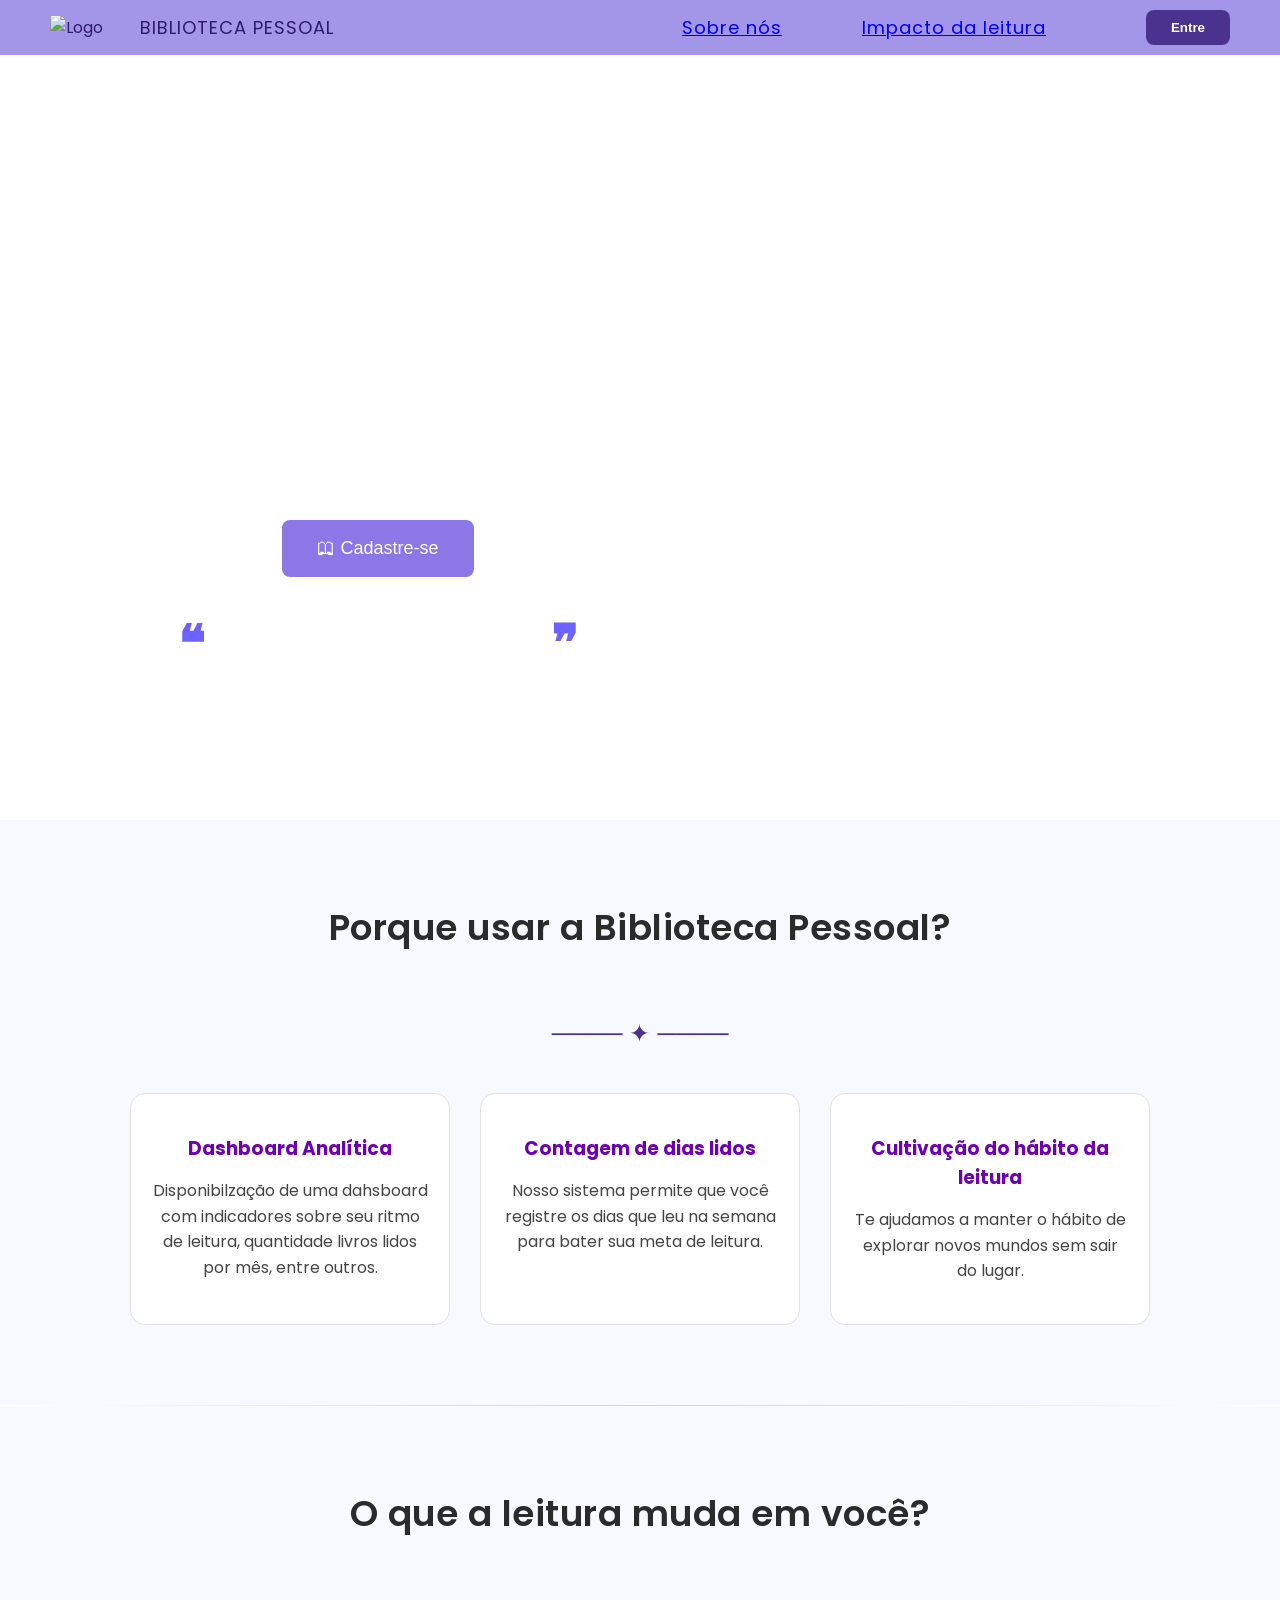
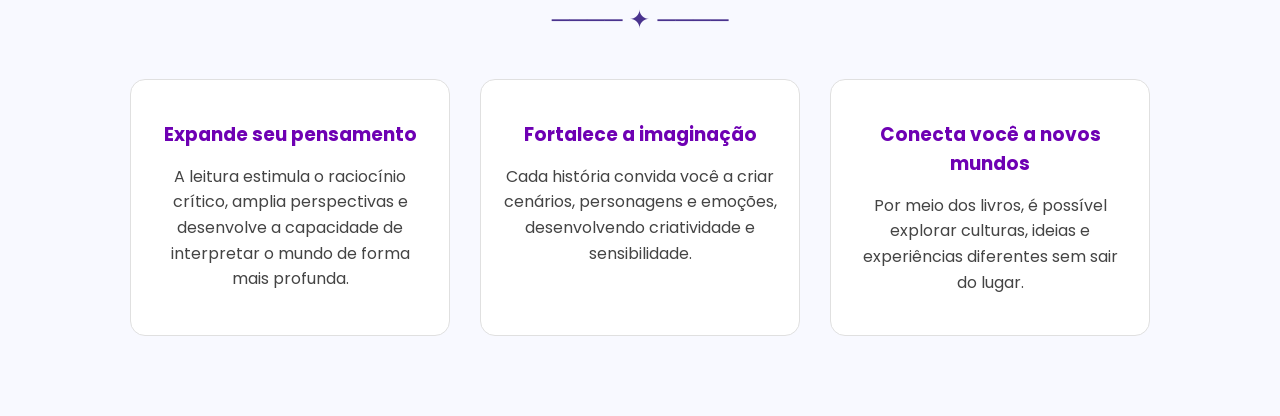
==== Home/index.html @ be095768 "Add files via upload primeira versão da landing page" ====
<!DOCTYPE html>
<html lang="pt-br">

<head>
    <meta charset="UTF-8">
    <meta name="viewport" content="width=device-width, initial-scale=1.0">
    <link rel="stylesheet" href="index.css">
    <title>Biblioteca Pessoal - Home</title>
    <link href="https://fonts.googleapis.com/css2?family=Poppins:wght@400;600&display=swap" rel="stylesheet">


</head>

<body>
    <!-- HEADER -->
    <header class="header">
        <div class="logo">
            <!-- IMAGEM -->
            <img src="../imagens/img1.png" alt="Logo">

            <!-- BIBLIOTECA PESSOAL -->
            <span>BIBLIOTECA PESSOAL</span>
        </div>
        <!--SOBRE NÓS + BOTÃO LOGIN-->
        <div class="menuDireita">
            <a href="#motivos" class="sobreNos">
                <span>Sobre nós</span>
            </a>

            <div class="leitura">
                <a href="#Beneficios" class="Beneficios2">
                    <span>Impacto da leitura</span>
                </a>

                <div class="nav">
                    <button id="btnLogin">Entre</button>
                </div>
            </div>
    </header>
    <!-- FIM HEADER -->


    <!-- SESSÃO PRINCIPAL -->
    <section class="principal">


        <!-- SOBRE + BOTÃO + QUOTES-->
        <div class="conteudo">

            <!-- TITULO-->
            <div class="titulo">
                Organize, descubra <br>e viva histórias.
            </div>


            <!-- DECORAÇÃO-->
            <div class="decoracao">
                <span>──── ✦ ────</span>
            </div>
            <!-- TEXTO SOBRE O PROJETO-->
            <div class="sobre">
                <p>
                    Organize seus livros, acompanhe seu progresso e transforme a leitura em um hábito de verdade.
                    Tenha controle sobre tudo o que você lê, descubra novas histórias e mantenha sua constância dia após
                    dia.
                    Tudo isso em um só lugar, de forma simples, prática e motivadora.
                </p>


            </div>
            <!-- BOTÃO -->
            <div class="botoes">
                <a href="../tela cadastro/cadastro.html">
                    <button id="btnCadastro">🕮 Cadastre-se</button>
                </a>
            </div>

            <!-- QUOTE DINÂMICO -->
            <div class="quote">
                <span class="aspas esquerda">❝</span>
                <p id="quoteText"></p>
                <span class="aspas direita">❞</span>
            </div>
        </div>


        <!-- FIM SEÇÃO PRINCIPAL -->
    </section>

    <!-- INÍCIO SEÇÃO MOTIVOS-->
    <section>
        <section class="motivos" id="motivos">
            <h2>Porque usar a Biblioteca Pessoal?</h2>
            <!-- DECORAÇÃO-->
            <div class="decoracao2">
                <span>──── ✦ ────</span>
            </div>
            <div class="cards">
                <!--PRIMEIRO CARD -->
                <div class="card1">
                    <h3>Dashboard Analítica</h3>

                    <p>Disponibilzação de uma dahsboard com indicadores
                        sobre seu ritmo de leitura, quantidade livros lidos por mês,
                        entre outros.</p>
                </div>
                <!--SEGUNDO CARD -->
                <div class="card2">
                    <h3>Contagem de dias lidos</h3>
                    <p>Nosso sistema permite que você registre
                        os dias que leu na semana
                        para bater sua meta de leitura.</p>
                </div>
                <!--TERCEIRO CARD -->
                <div class="card3">
                    <h3>Cultivação do hábito da leitura</h3>
                    <p>Te ajudamos a manter o hábito de explorar novos mundos sem sair do lugar.</p>
                </div>
            </div>

        </section>

        <!--FIM SEÇÃO MOTIVOS-->
    </section>

    <!-- NOVA SEÇÃO -->
    <section>

        <div class="linhaSuave"></div>
        
        <section class="Beneficios" id="Beneficios">
            <h2>O que a leitura muda em você?</h2>
            <!-- DECORAÇÃO-->
            <div class="decoracao2">
                <span>──── ✦ ────</span>
            </div>
            <div class="cards">
                <!--PRIMEIRO CARD -->
                <div class="card1">
                    <h3>Expande seu pensamento</h3>

                    <p>A leitura estimula o raciocínio crítico,
                        amplia perspectivas e desenvolve
                        a capacidade de interpretar o mundo
                        de forma mais profunda.</p>
                </div>
                <!--SEGUNDO CARD -->
                <div class="card2">
                    <h3>Fortalece a imaginação</h3>
                    <p>Cada história convida você a criar cenários,
                        personagens e emoções,
                        desenvolvendo criatividade e sensibilidade.</p>
                </div>
                <!--TERCEIRO CARD -->
                <div class="card3">
                    <h3>Conecta você a novos mundos</h3>
                    <p>Por meio dos livros, é possível explorar culturas,
                        ideias e experiências diferentes
                        sem sair do lugar.</p>
                </div>
            </div>

        </section>
    </section>
</body>

</html>
<script>
    const quotes = ['A leitura é, provavelmente, uma outra maneira de estar em um lugar.',
        'Leitura, antes de mais nada, é estímulo, é exemplo.',
        'Um livro é um sonho que você segura na mão.',
        'Só se vê bem com o coração, o essencial é invisível aos olhos.',
        'Quando as ilusões somem, só resta a verdade.']

    let i = 0;

    quoteText.innerHTML = `${quotes[i]}`

    setInterval(() => {
        i++;

        if (i >= quotes.length) {
            i = 0;
        }

        quoteText.innerHTML = quotes[i];
    }, 5000);
</script>
---- Home/index.css ----
* {
    margin: 0;
    padding: 0;
    box-sizing: border-box;
}

/* FONTE DOS TEXTOS */
body {
    font-family: 'Poppins', sans-serif;
}

/*INÍCIO ESTILIZAÇÃO HEADER*/
.logo img {
    width: 80px;
    height: auto;
}

.logo {
    display: flex;
    align-items: center;
    gap: 10px;
}

/*Sobre nós*/
html {
    scroll-behavior: smooth;
}

.sobreNos span {
    font-weight: 400;
    font-size: 18px;
    letter-spacing: 1px;
}

.menuDireita {
    display: flex;
    align-items: center;
    gap: 80px; 
    transition: 0.3s;
}

.sobreNos:hover {
    color: #4A338E;
    transform: translateY(-1px);
}


/*Por que ler?*/

.Beneficios2 span {
    font-weight: 400;
    font-size: 18px;
    letter-spacing: 1px;
}

.leitura {
    display: flex;
    align-items: center;
    gap: 100px; 
    transition: 0.3s;
}

.Beneficios2:hover {
    color: #4A338E;
    transform: translateY(-1px);
}


.header {
    background-color: #A396E9; 
    padding: 10px 50px;
    display: flex;
    justify-content: space-between;
    align-items: center;
    color: #2D1B6B;
}

.logo span {
    font-weight: 400;
    font-size: 18px;
    letter-spacing: 1px;
}

#btnLogin {
    padding: 10px 25px;
    border-radius: 8px;
    border: none;
    background-color: #4A338E;
    color: white;
    font-weight: 600;
    cursor: pointer;
}
/* FIM ESTILIZAÇÃO HEADER*/


/* ESTILIZAÇÃO SEÇÃO PRINCIPAL */

.principal {
    min-height: 85vh;
    background: url(../imagens/FundoHome.png);
    background-size: cover;
    background-position: center;
    display: flex;
    align-items: center;
    justify-content: flex-start; 
}


.conteudo {
    max-width: 500px;
    margin-left: 10%; 
    display: flex;
    flex-direction: column;
    align-items: center;
    text-align: center;
}

.titulo {
    text-align: center;
    color: white;
    font-weight: 600px;
    font-size: 42px;
    margin-bottom: 15px;

}

.decoracao {
    color: white;
    margin-bottom: 20px;
}

.sobre {

    text-align: center;
    color: white;
    font-weight: 590;
    line-height: 1.7;
    margin-bottom: 25px;
    max-width: 500px;
}

#btnCadastro {
    margin-bottom: 20px;
    padding: 18px 35px;
    border-radius: 8px;
    border: none;
    background-color: #8B78E6;
    color: white;
    gap: 10px;
    cursor: pointer;
    font-size: 18px;
    transition: background-color 2.0s;
}

.quote {
    color: white;
    font-weight: 100;
    line-height: 1.5;
    margin-bottom: 20px;
    margin-top: 10px;
    position: relative;

    display: flex;
    align-items: center;
    gap: 10px;
    color: white;
    margin-top: 10px;

    text-align: center;

    min-height: 60px;

    width: 400px;
}
.aspas {
    color: #6c63ff;
    font-size: 40px;
    font-weight: bold;

  
    left: -25px;
    top: -10px;

    font-size: 50px;
}

/*FIM ESTILIZAÇÃO SEÇÃO PRINCIPAL*/



/*MOTIVOS*/

.motivos {
    padding: 80px 20px;
    text-align: center;
    background-color: #F8F9FF; 
}

.motivos h2 {
    font-size: 36px;
    font-weight: 600;
    margin-bottom: 60px;
    color: #2b2b2b;
    letter-spacing: 0.5px;
}

.decoracao2 {
    color: #4A338E;
    margin-bottom: 20px;
    display: flex;
    justify-content: center;
    font-size: 25px;
}


/*SEPARAÇÃO*/
.linhaSuave {
    width: 100%;
    height: 1px;
    background: linear-gradient(to right, transparent, #D1D1D1, transparent);
    margin: 0 auto;
}

/* BENEFÍCIOS */
.Beneficios {
    padding: 80px 20px;
    text-align: center;
    background-color: #F8F9FF; 
}

.Beneficios h2 {
    font-size: 36px;
    font-weight: 600;
    margin-bottom: 60px;
    color: #2b2b2b;
    letter-spacing: 0.5px;
}

.decoracao2 {
    color: #4A338E;
    margin-bottom: 20px;
    display: flex;
    justify-content: center;
    font-size: 25px;
}


.cards {
    display: flex;
    justify-content: center;
    gap: 30px;
    margin-top: 40px;
    flex-wrap: wrap;
}

.card1, .card2, .card3 {
    background-color: #fff; 
    border: 1px solid #E0E0E0;
    padding: 40px 20px;
    border-radius: 15px;
    width: 320px;
    box-shadow: none; 
    transition: transform 0.3s ease, box-shadow 0.3s ease;
    cursor: pointer;
}


/*EFEITO HOVER*/
.card1:hover, .card2:hover, .card3:hover {
    transform: translateY(-10px) scale(1.03);
    box-shadow: 0 12px 30px rgba(0,0,0,0.15);
}

.card1 h3,
.card2 h3,
.card3 h3 {
    margin-bottom: 15px;
    color: #6E00B3;
}

.card1 p,
.card2 p,
.card3 p {
    color: #444;
    line-height: 1.6;
}
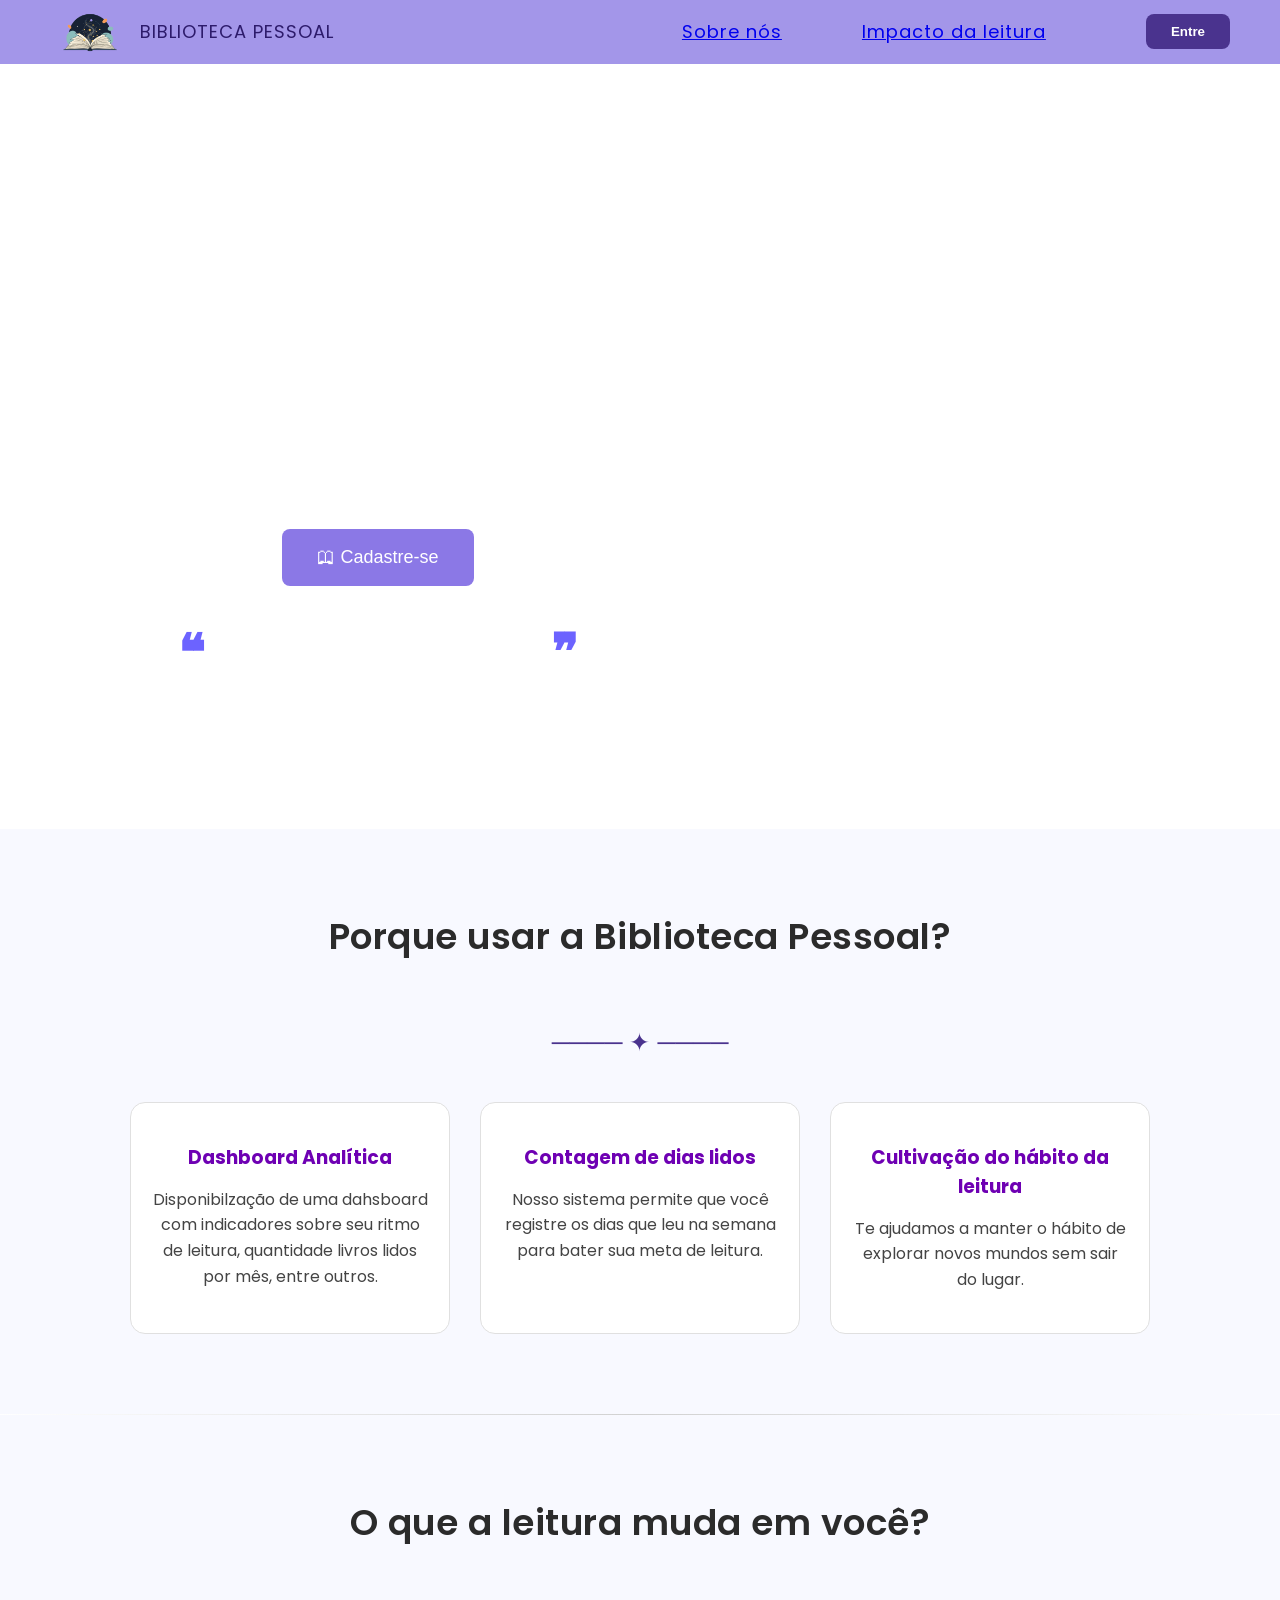
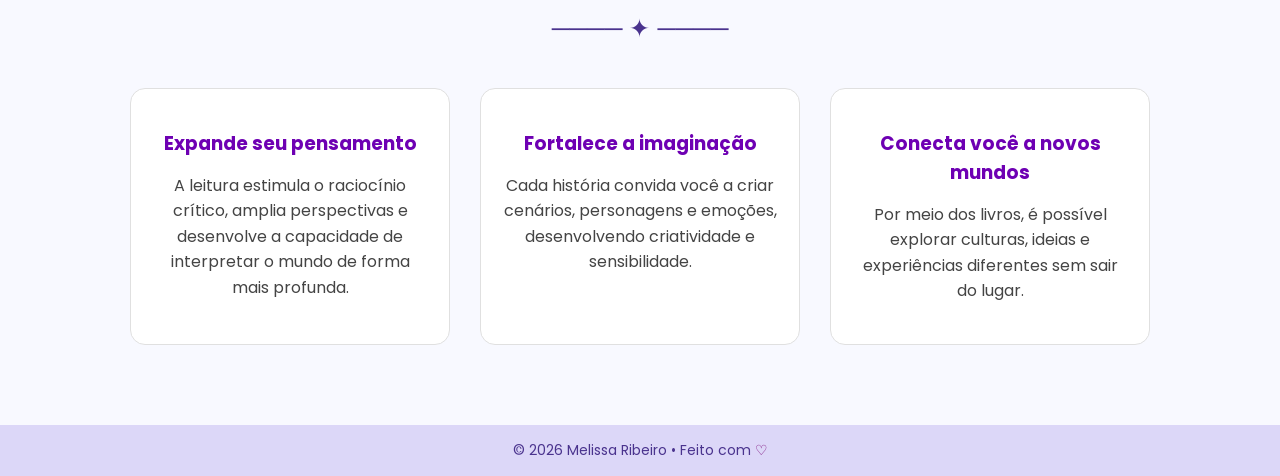
==== commit 141fa758: "Alterações no codigo" ====
--- a/Home/index.html
+++ b/Home/index.html
@@ -33,9 +33,12 @@
                 </a>
 
                 <div class="nav">
-                    <button id="btnLogin">Entre</button>
+                   <a href="../tela login/login.html">
+                     <button id="btnLogin">Entre</button>
+                   </a>
                 </div>
             </div>
+        </div>
     </header>
     <!-- FIM HEADER -->
 
@@ -162,6 +165,11 @@
 
         </section>
     </section>
+
+
+    <footer>
+        <p>© 2026 Melissa Ribeiro • Feito com <span style="color: rgb(124, 12, 123);">♡</span></p>
+    </footer>
 </body>
 
 </html>
@@ -169,20 +177,21 @@
     const quotes = ['A leitura é, provavelmente, uma outra maneira de estar em um lugar.',
         'Leitura, antes de mais nada, é estímulo, é exemplo.',
         'Um livro é um sonho que você segura na mão.',
-        'Só se vê bem com o coração, o essencial é invisível aos olhos.',
-        'Quando as ilusões somem, só resta a verdade.']
+        'Quem lê, vive mil vidas em uma só.',
+        'Ler é viajar sem sair do lugar.']
 
-    let i = 0;
+    let i = 0
 
-    quoteText.innerHTML = `${quotes[i]}`
+    quoteText.innerHTML = `${quotes[i]}` /*mostrar o primeiro quote quando a página carrega*/
 
+    /*Quotes dinamicos:*/
     setInterval(() => {
         i++;
 
         if (i >= quotes.length) {
             i = 0;
         }
-
-        quoteText.innerHTML = quotes[i];
-    }, 5000);
+        
+        quoteText.innerHTML = `${quotes[i]}`
+    }, 5000); /*muda os quotes a cada 5 seg*/
 </script>
--- a/Home/index.css
+++ b/Home/index.css
@@ -36,7 +36,6 @@
     display: flex;
     align-items: center;
     gap: 80px; 
-    transition: 0.3s;
 }
 
 .sobreNos:hover {
@@ -45,7 +44,7 @@
 }
 
 
-/*Por que ler?*/
+/*impacto da leitura*/
 
 .Beneficios2 span {
     font-weight: 400;
@@ -57,7 +56,6 @@
     display: flex;
     align-items: center;
     gap: 100px; 
-    transition: 0.3s;
 }
 
 .Beneficios2:hover {
@@ -89,7 +87,14 @@
     color: white;
     font-weight: 600;
     cursor: pointer;
-}
+    transition: background-color 0.3s;
+}
+#btnLogin:hover {
+    background-color: #6E5CD6;
+    transform: translateY(-2px);
+}
+
+
 /* FIM ESTILIZAÇÃO HEADER*/
 
 
@@ -118,7 +123,7 @@
 .titulo {
     text-align: center;
     color: white;
-    font-weight: 600px;
+    font-weight: 400;
     font-size: 42px;
     margin-bottom: 15px;
 
@@ -133,7 +138,7 @@
 
     text-align: center;
     color: white;
-    font-weight: 590;
+    font-weight: 600;
     line-height: 1.7;
     margin-bottom: 25px;
     max-width: 500px;
@@ -146,10 +151,14 @@
     border: none;
     background-color: #8B78E6;
     color: white;
-    gap: 10px;
     cursor: pointer;
     font-size: 18px;
-    transition: background-color 2.0s;
+    transition: background-color 0.5s, transform 0.3s;
+}
+
+#btnCadastro:hover {
+    background-color: #6E5CD6;
+    transform: translateY(-2px);
 }
 
 .quote {
@@ -163,8 +172,7 @@
     display: flex;
     align-items: center;
     gap: 10px;
-    color: white;
-    margin-top: 10px;
+
 
     text-align: center;
 
@@ -204,13 +212,6 @@
     letter-spacing: 0.5px;
 }
 
-.decoracao2 {
-    color: #4A338E;
-    margin-bottom: 20px;
-    display: flex;
-    justify-content: center;
-    font-size: 25px;
-}
 
 
 /*SEPARAÇÃO*/
@@ -283,4 +284,13 @@
 .card3 p {
     color: #444;
     line-height: 1.6;
+}
+
+/*footer*/
+footer {
+    background-color: #dcd7f8;
+    text-align: center;
+    padding: 15px;
+    font-size: 14px;
+    color: #4A338E;
 }
